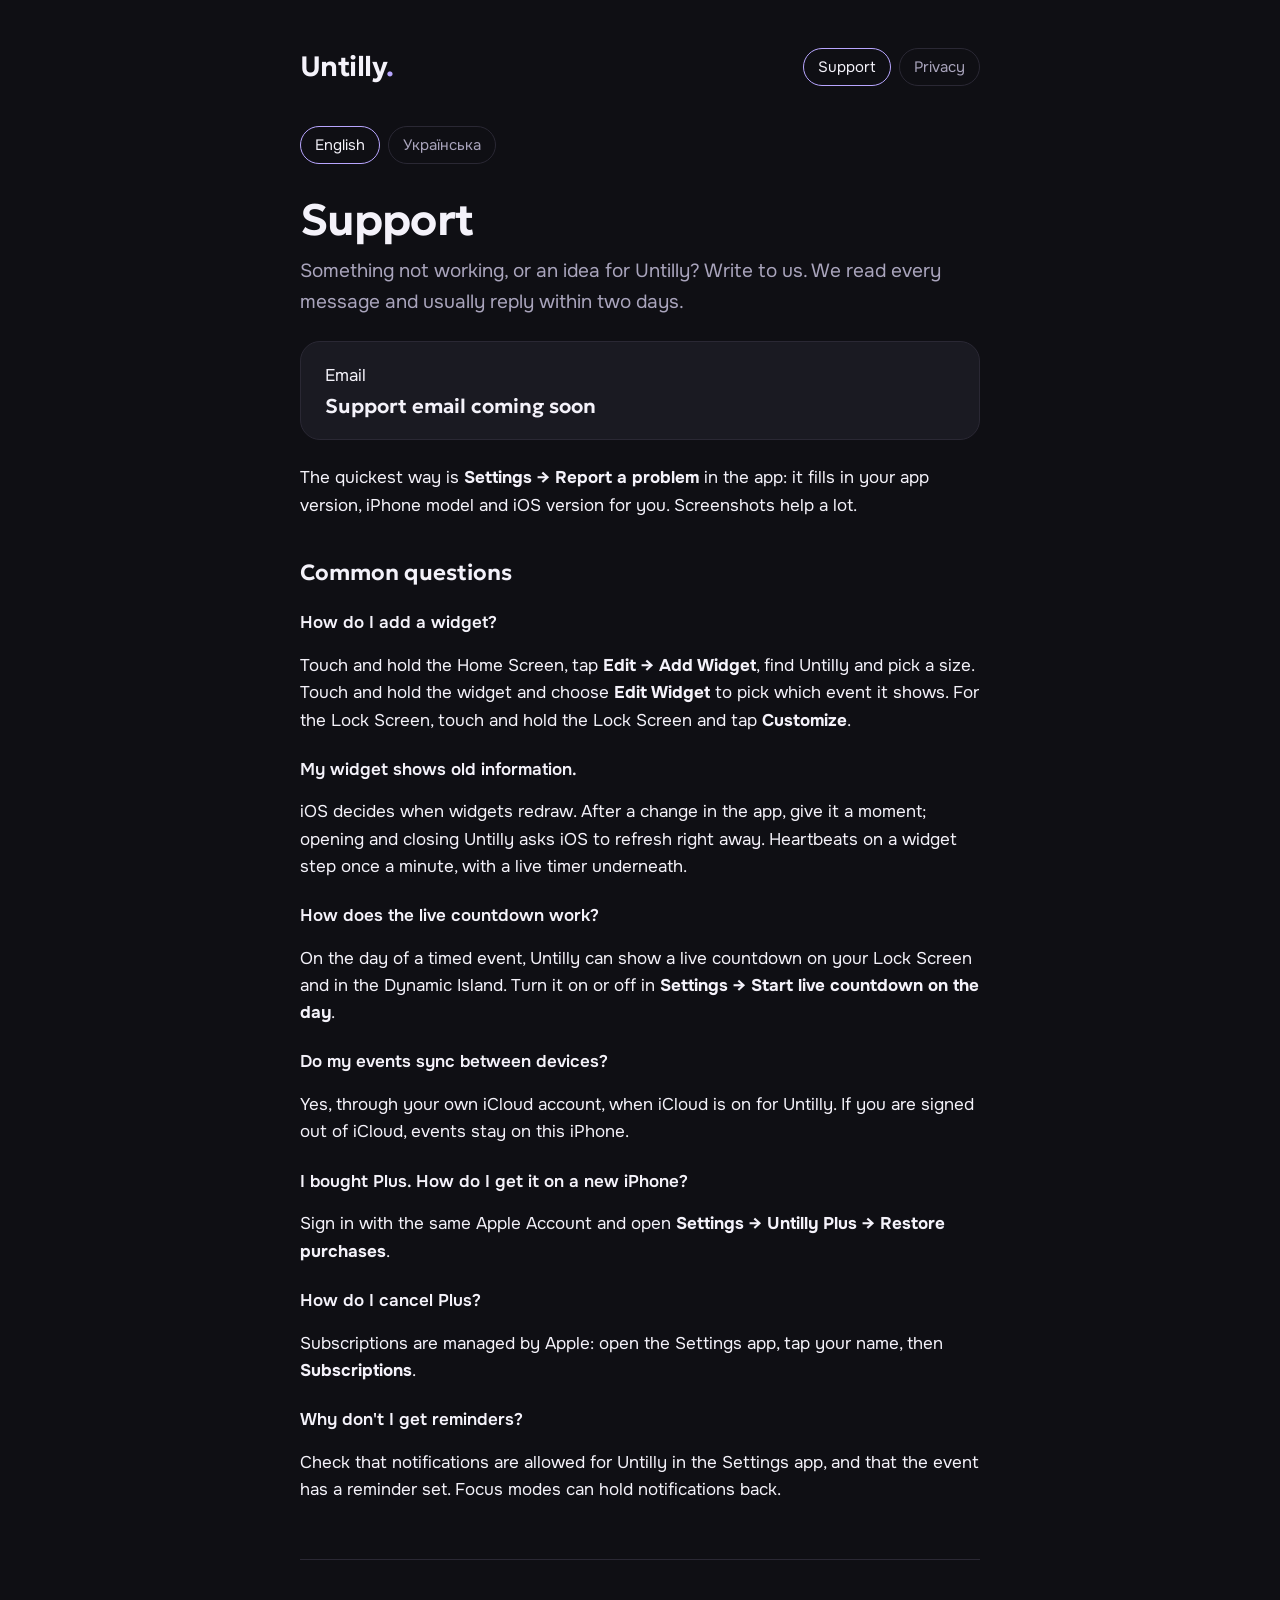
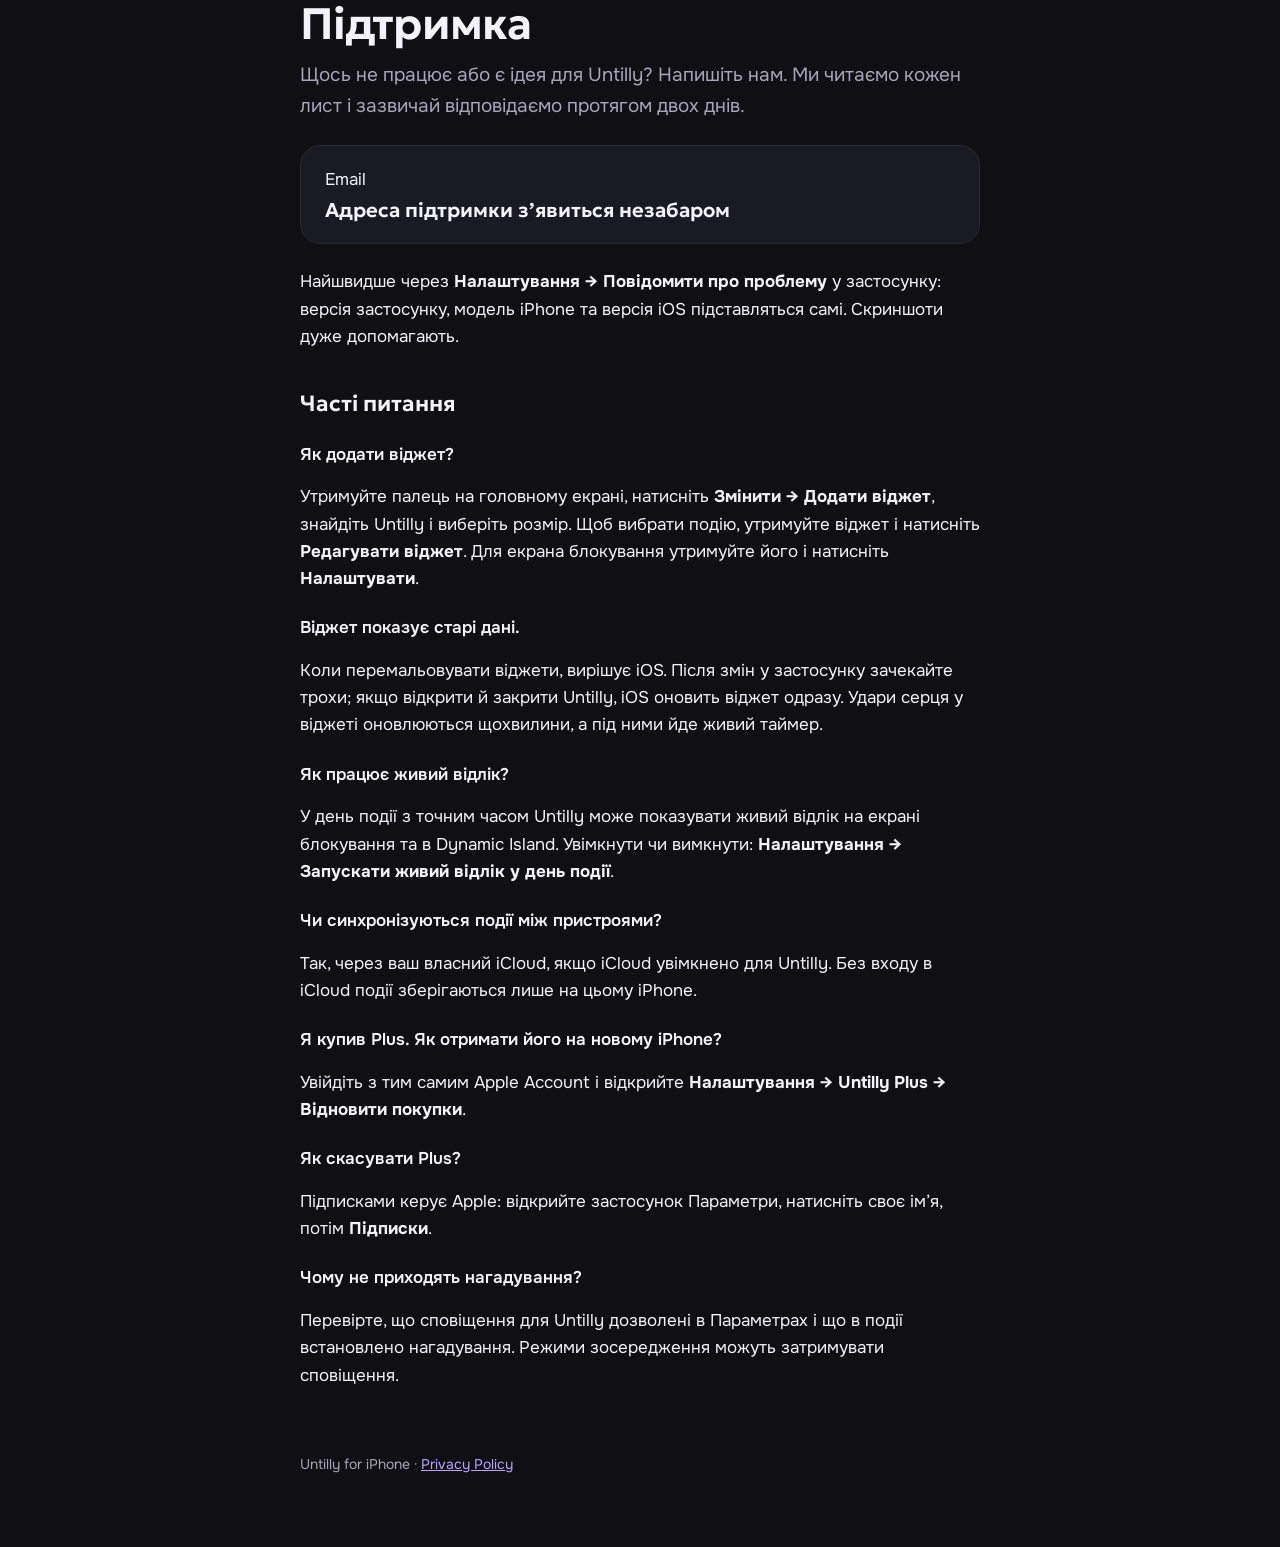
==== support.html @ 70544496 "Support and privacy pages for Untilly Co-Authored-By: Claude Opus 5.5 <noreply@anthropic.com> Claude" ====
<!doctype html>
<html lang="en">
<head>
<meta charset="utf-8">
<meta name="viewport" content="width=device-width, initial-scale=1">
<link rel="preconnect" href="https://fonts.googleapis.com">
<link rel="preconnect" href="https://fonts.gstatic.com" crossorigin>
<link href="https://fonts.googleapis.com/css2?family=Geologica:wght@600&family=Onest:wght@400;600&display=swap" rel="stylesheet">
<link rel="stylesheet" href="style.css">
<title>Untilly Support</title>
<meta name="description" content="Help and contact for Untilly, the countdown app for iPhone.">
</head>
<body>
<main>
<header>
  <a class="brand" href="./">Untilly<span>.</span></a>
  <nav><a href="support.html" aria-current="page">Support</a><a href="privacy.html">Privacy</a></nav>
</header>
<div class="lang"><a href="#en" aria-current="true">English</a><a href="#uk">Українська</a></div>

<section id="en" lang="en">
  <h1>Support</h1>
  <p class="lede">Something not working, or an idea for Untilly? Write to us. We read every message and usually reply within two days.</p>
  <div class="contact">Email
    <strong id="email-en">Support email coming soon</strong>
  </div>
  <p>The quickest way is <b>Settings → Report a problem</b> in the app: it fills in your app version, iPhone model and iOS version for you. Screenshots help a lot.</p>

  <h2>Common questions</h2>
  <h3>How do I add a widget?</h3>
  <p>Touch and hold the Home Screen, tap <b>Edit → Add Widget</b>, find Untilly and pick a size. Touch and hold the widget and choose <b>Edit Widget</b> to pick which event it shows. For the Lock Screen, touch and hold the Lock Screen and tap <b>Customize</b>.</p>
  <h3>My widget shows old information.</h3>
  <p>iOS decides when widgets redraw. After a change in the app, give it a moment; opening and closing Untilly asks iOS to refresh right away. Heartbeats on a widget step once a minute, with a live timer underneath.</p>
  <h3>How does the live countdown work?</h3>
  <p>On the day of a timed event, Untilly can show a live countdown on your Lock Screen and in the Dynamic Island. Turn it on or off in <b>Settings → Start live countdown on the day</b>.</p>
  <h3>Do my events sync between devices?</h3>
  <p>Yes, through your own iCloud account, when iCloud is on for Untilly. If you are signed out of iCloud, events stay on this iPhone.</p>
  <h3>I bought Plus. How do I get it on a new iPhone?</h3>
  <p>Sign in with the same Apple Account and open <b>Settings → Untilly Plus → Restore purchases</b>.</p>
  <h3>How do I cancel Plus?</h3>
  <p>Subscriptions are managed by Apple: open the Settings app, tap your name, then <b>Subscriptions</b>.</p>
  <h3>Why don't I get reminders?</h3>
  <p>Check that notifications are allowed for Untilly in the Settings app, and that the event has a reminder set. Focus modes can hold notifications back.</p>
</section>

<section id="uk" lang="uk">
  <h1>Підтримка</h1>
  <p class="lede">Щось не працює або є ідея для Untilly? Напишіть нам. Ми читаємо кожен лист і зазвичай відповідаємо протягом двох днів.</p>
  <div class="contact">Email
    <strong id="email-uk">Адреса підтримки з’явиться незабаром</strong>
  </div>
  <p>Найшвидше через <b>Налаштування → Повідомити про проблему</b> у застосунку: версія застосунку, модель iPhone та версія iOS підставляться самі. Скриншоти дуже допомагають.</p>

  <h2>Часті питання</h2>
  <h3>Як додати віджет?</h3>
  <p>Утримуйте палець на головному екрані, натисніть <b>Змінити → Додати віджет</b>, знайдіть Untilly і виберіть розмір. Щоб вибрати подію, утримуйте віджет і натисніть <b>Редагувати віджет</b>. Для екрана блокування утримуйте його і натисніть <b>Налаштувати</b>.</p>
  <h3>Віджет показує старі дані.</h3>
  <p>Коли перемальовувати віджети, вирішує iOS. Після змін у застосунку зачекайте трохи; якщо відкрити й закрити Untilly, iOS оновить віджет одразу. Удари серця у віджеті оновлюються щохвилини, а під ними йде живий таймер.</p>
  <h3>Як працює живий відлік?</h3>
  <p>У день події з точним часом Untilly може показувати живий відлік на екрані блокування та в Dynamic Island. Увімкнути чи вимкнути: <b>Налаштування → Запускати живий відлік у день події</b>.</p>
  <h3>Чи синхронізуються події між пристроями?</h3>
  <p>Так, через ваш власний iCloud, якщо iCloud увімкнено для Untilly. Без входу в iCloud події зберігаються лише на цьому iPhone.</p>
  <h3>Я купив Plus. Як отримати його на новому iPhone?</h3>
  <p>Увійдіть з тим самим Apple Account і відкрийте <b>Налаштування → Untilly Plus → Відновити покупки</b>.</p>
  <h3>Як скасувати Plus?</h3>
  <p>Підписками керує Apple: відкрийте застосунок Параметри, натисніть своє ім’я, потім <b>Підписки</b>.</p>
  <h3>Чому не приходять нагадування?</h3>
  <p>Перевірте, що сповіщення для Untilly дозволені в Параметрах і що в події встановлено нагадування. Режими зосередження можуть затримувати сповіщення.</p>
</section>
<footer>Untilly for iPhone · <a href="privacy.html">Privacy Policy</a></footer>
</main>
</body>
</html>
---- style.css ----
/* Untilly site: the app's own night palette, Geologica headings, Onest text. */
:root {
  --ink: #F4F2FA;
  --muted: #A9A4BC;
  --ground: #0F0F14;
  --surface: #1A1A22;
  --line: #2A2834;
  --accent: #B8A6FF;
  --display: "Geologica", "Avenir Next", system-ui, sans-serif;
  --text: "Onest", -apple-system, "Segoe UI", system-ui, sans-serif;
  color-scheme: dark;
}
* { box-sizing: border-box; }
body {
  margin: 0;
  background: var(--ground);
  color: var(--ink);
  font: 17px/1.6 var(--text);
  padding: 0 20px;
}
main { max-width: 680px; margin: 0 auto; padding-block: 48px 72px; }
header { display: flex; align-items: center; justify-content: space-between; gap: 16px; flex-wrap: wrap; margin-bottom: 40px; }
.brand { font: 600 28px/1 var(--display); color: var(--ink); text-decoration: none; letter-spacing: -0.02em; }
.brand span { color: var(--accent); }
nav { display: flex; gap: 8px; flex-wrap: wrap; }
nav a, .lang a {
  color: var(--muted); text-decoration: none; font-size: 15px;
  padding: 6px 14px; border: 1px solid var(--line); border-radius: 999px;
}
nav a[aria-current="page"], .lang a[aria-current="true"] { color: var(--ink); border-color: var(--accent); }
a:focus-visible { outline: 2px solid var(--accent); outline-offset: 2px; }
h1 { font: 600 clamp(32px, 6vw, 44px)/1.1 var(--display); letter-spacing: -0.02em; margin: 0 0 12px; text-wrap: balance; }
h2 { font: 600 22px/1.3 var(--display); margin: 40px 0 8px; text-wrap: balance; }
h3 { font: 600 17px/1.4 var(--text); margin: 24px 0 4px; }
p, li { color: var(--ink); }
.lede { color: var(--muted); font-size: 19px; margin: 0 0 24px; }
.meta { color: var(--muted); font-size: 14px; }
a { color: var(--accent); }
.contact {
  background: var(--surface); border: 1px solid var(--line); border-radius: 20px;
  padding: 20px 24px; margin: 24px 0;
}
.contact strong { display: block; font: 600 20px/1.3 var(--display); margin-top: 4px; word-break: break-all; }
.lang { display: flex; gap: 8px; margin: 0 0 32px; }
section[lang] + section[lang] { border-top: 1px solid var(--line); margin-top: 56px; padding-top: 40px; }
footer { color: var(--muted); font-size: 14px; margin-top: 64px; }
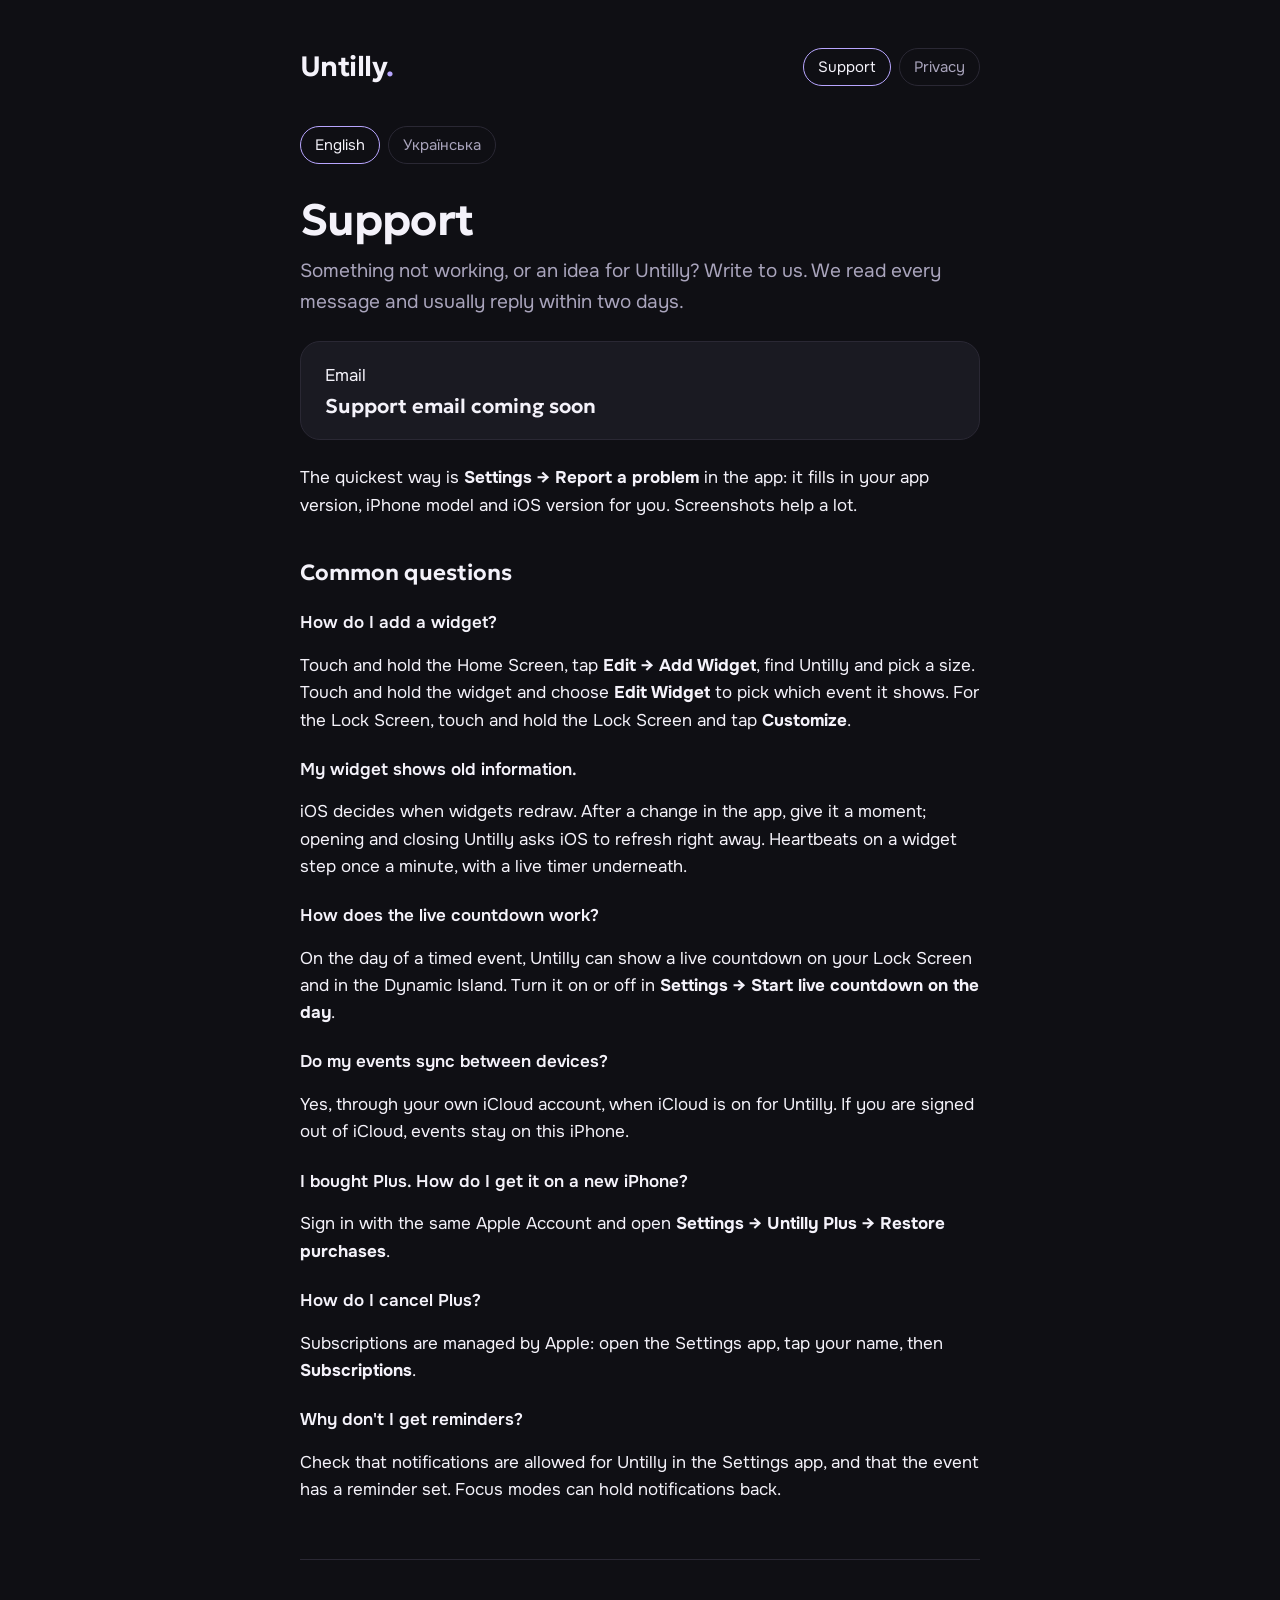
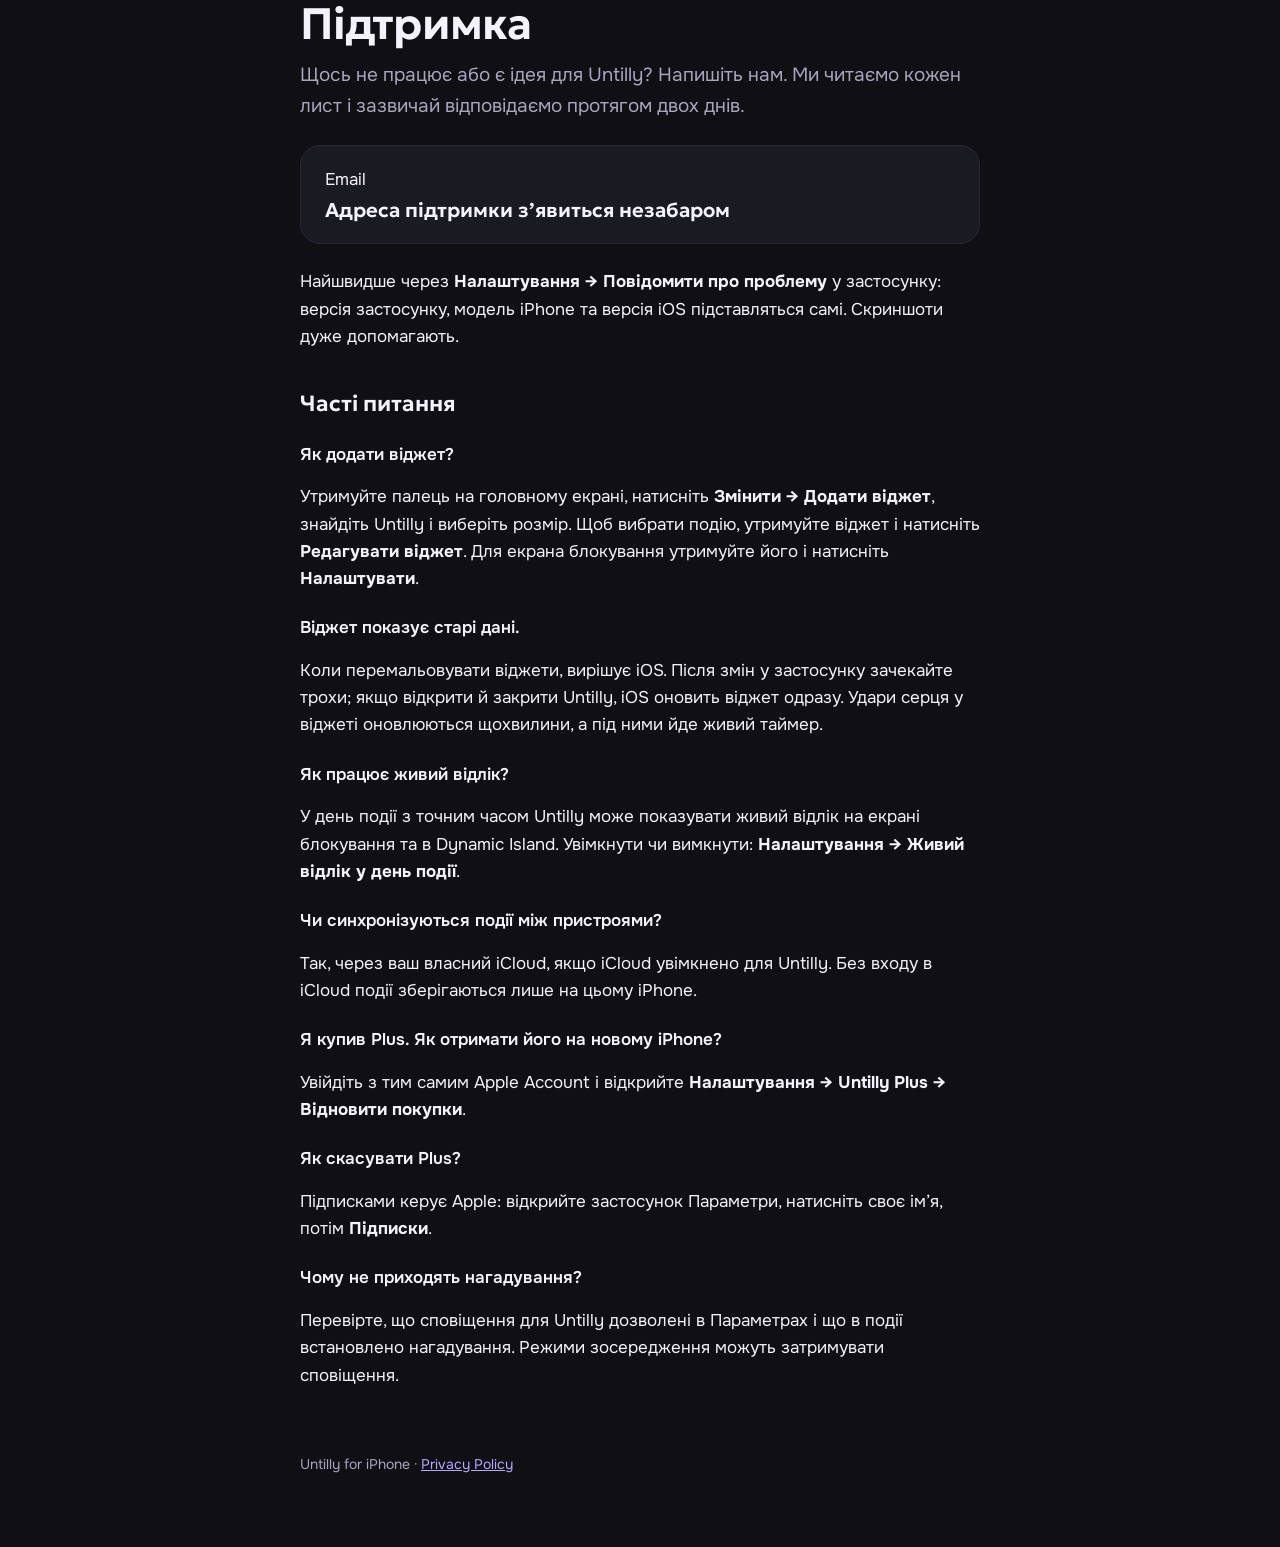
==== commit 6b28b3e8: "Match the live countdown setting's Ukrainian name Co-Authored-By: Claude Opus 5.5 <noreply@anthropic" ====
--- a/support.html
+++ b/support.html
@@ -57,7 +57,7 @@
   <h3>Віджет показує старі дані.</h3>
   <p>Коли перемальовувати віджети, вирішує iOS. Після змін у застосунку зачекайте трохи; якщо відкрити й закрити Untilly, iOS оновить віджет одразу. Удари серця у віджеті оновлюються щохвилини, а під ними йде живий таймер.</p>
   <h3>Як працює живий відлік?</h3>
-  <p>У день події з точним часом Untilly може показувати живий відлік на екрані блокування та в Dynamic Island. Увімкнути чи вимкнути: <b>Налаштування → Запускати живий відлік у день події</b>.</p>
+  <p>У день події з точним часом Untilly може показувати живий відлік на екрані блокування та в Dynamic Island. Увімкнути чи вимкнути: <b>Налаштування → Живий відлік у день події</b>.</p>
   <h3>Чи синхронізуються події між пристроями?</h3>
   <p>Так, через ваш власний iCloud, якщо iCloud увімкнено для Untilly. Без входу в iCloud події зберігаються лише на цьому iPhone.</p>
   <h3>Я купив Plus. Як отримати його на новому iPhone?</h3>
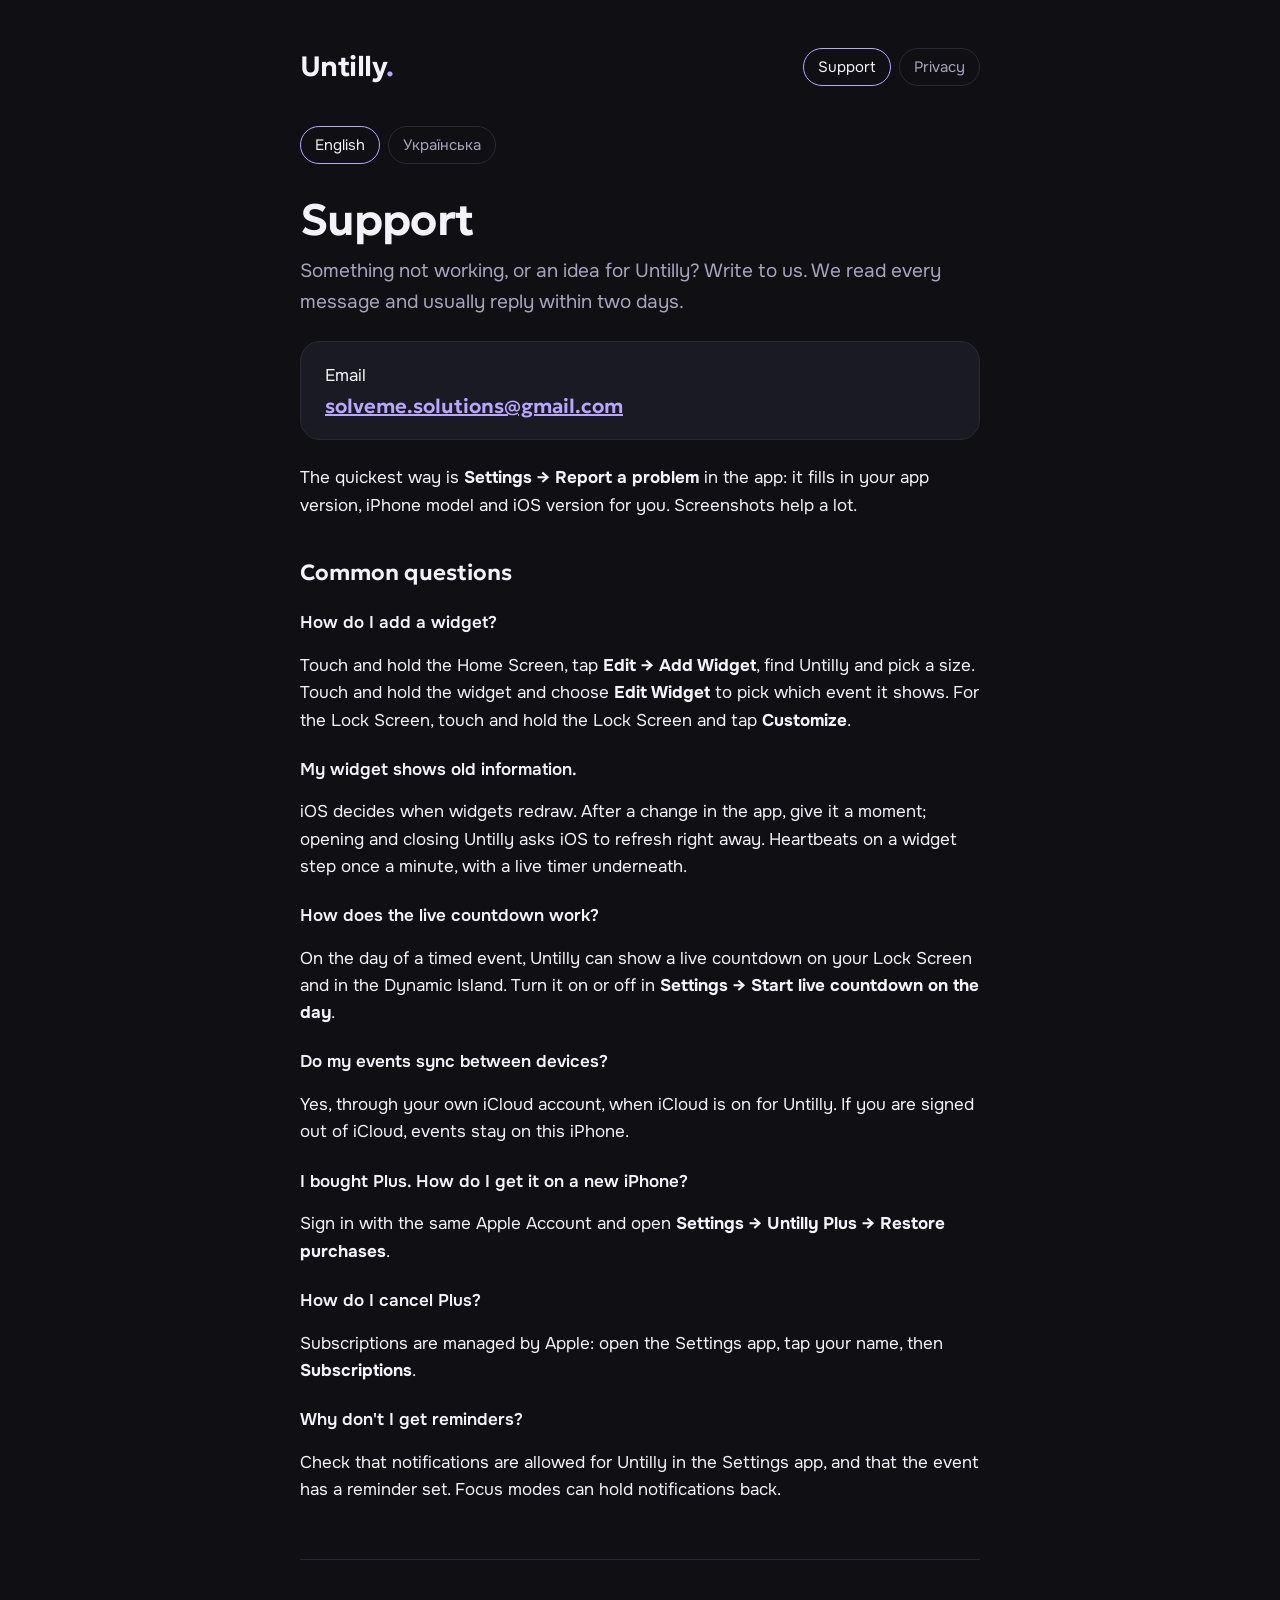
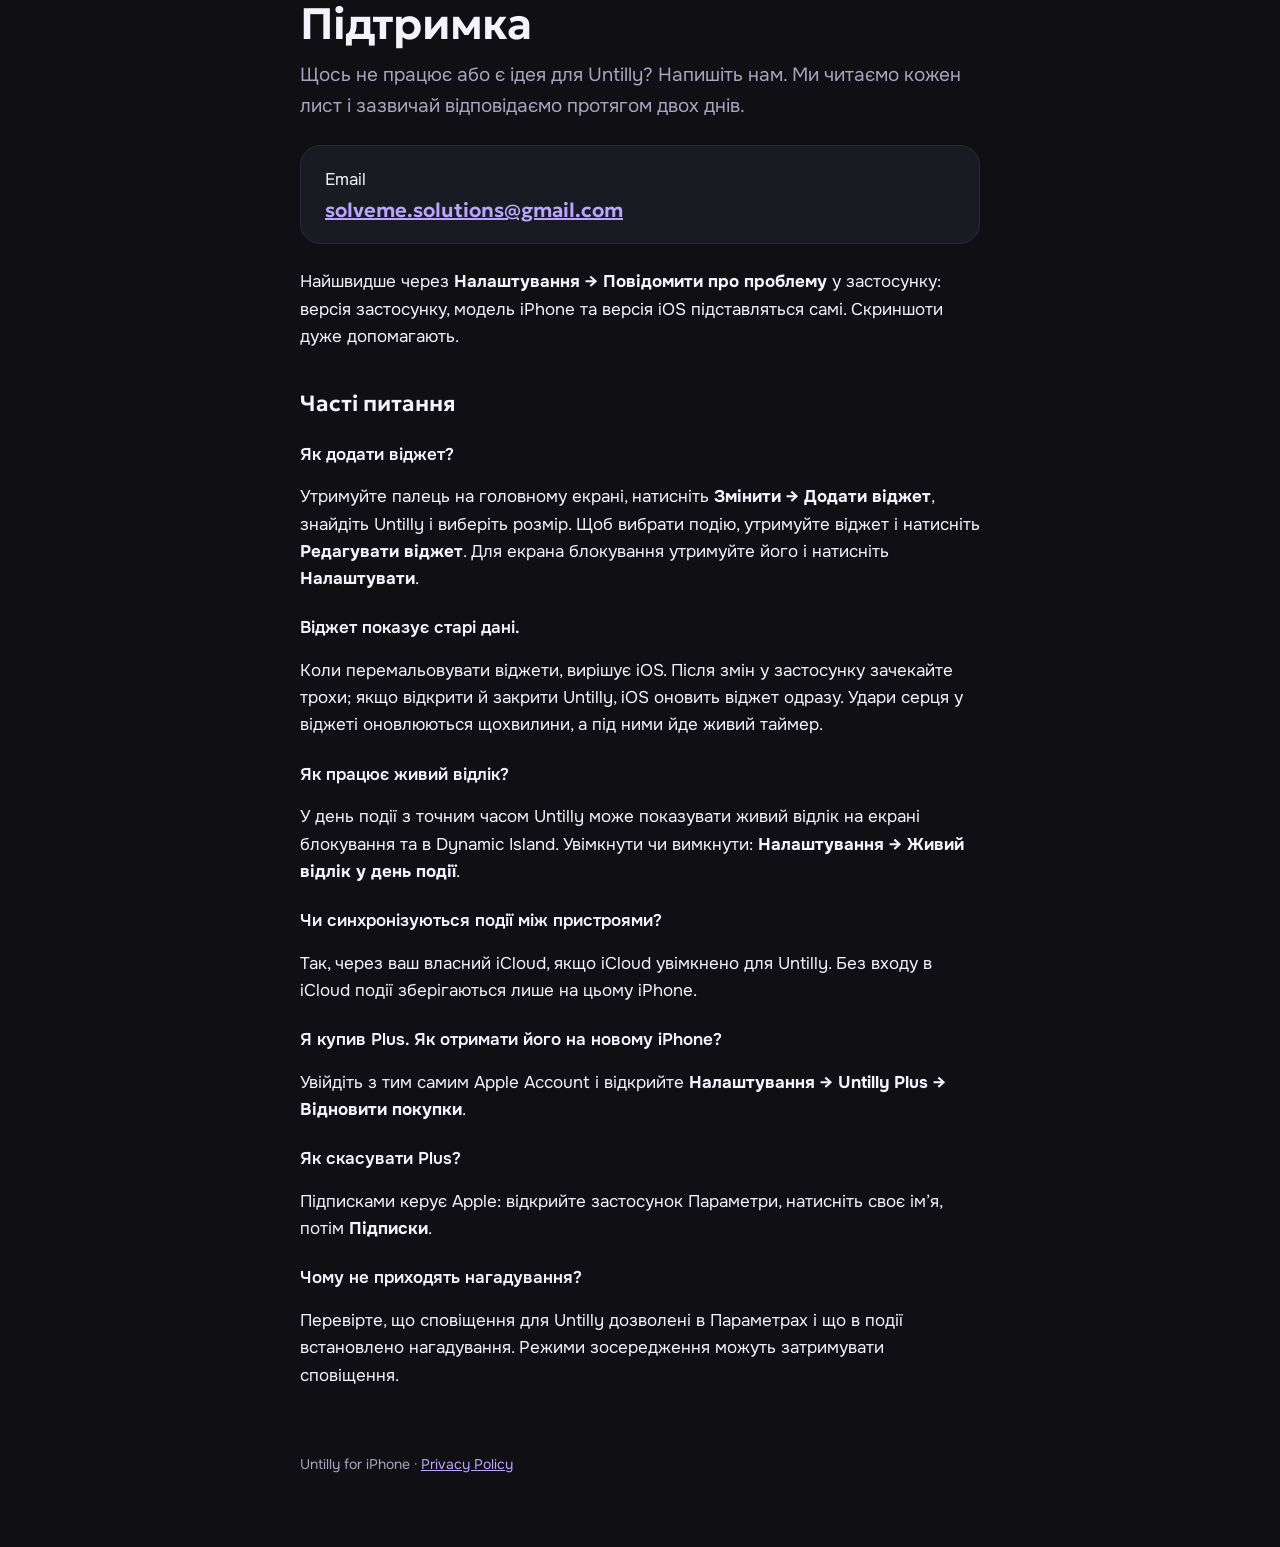
==== commit e7d61e3f: "Add support email Co-Authored-By: Claude Opus 5.5 <noreply@anthropic.com> Claude-Session: https://cl" ====
--- a/support.html
+++ b/support.html
@@ -22,7 +22,7 @@
   <h1>Support</h1>
   <p class="lede">Something not working, or an idea for Untilly? Write to us. We read every message and usually reply within two days.</p>
   <div class="contact">Email
-    <strong id="email-en">Support email coming soon</strong>
+    <strong id="email-en"><a href="mailto:solveme.solutions@gmail.com">solveme.solutions@gmail.com</a></strong>
   </div>
   <p>The quickest way is <b>Settings → Report a problem</b> in the app: it fills in your app version, iPhone model and iOS version for you. Screenshots help a lot.</p>
 
@@ -47,7 +47,7 @@
   <h1>Підтримка</h1>
   <p class="lede">Щось не працює або є ідея для Untilly? Напишіть нам. Ми читаємо кожен лист і зазвичай відповідаємо протягом двох днів.</p>
   <div class="contact">Email
-    <strong id="email-uk">Адреса підтримки з’явиться незабаром</strong>
+    <strong id="email-uk"><a href="mailto:solveme.solutions@gmail.com">solveme.solutions@gmail.com</a></strong>
   </div>
   <p>Найшвидше через <b>Налаштування → Повідомити про проблему</b> у застосунку: версія застосунку, модель iPhone та версія iOS підставляться самі. Скриншоти дуже допомагають.</p>
 
